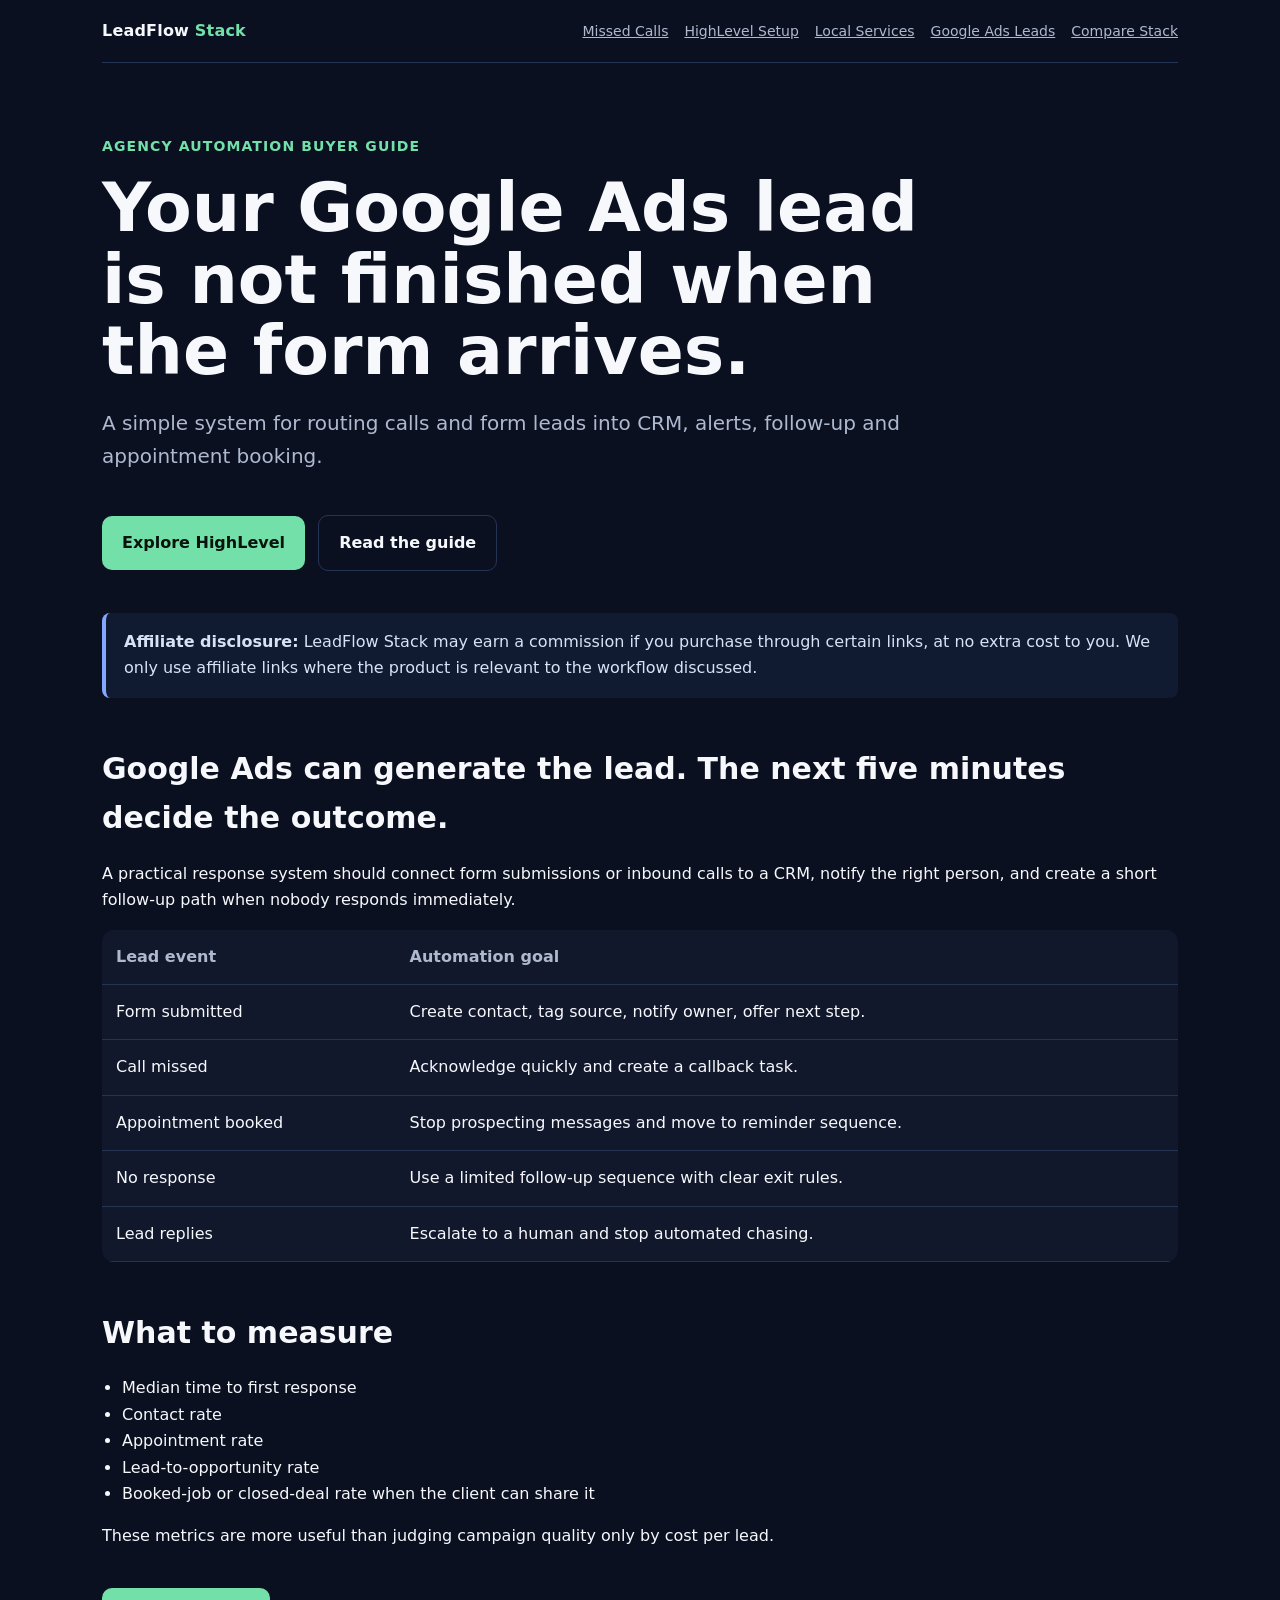
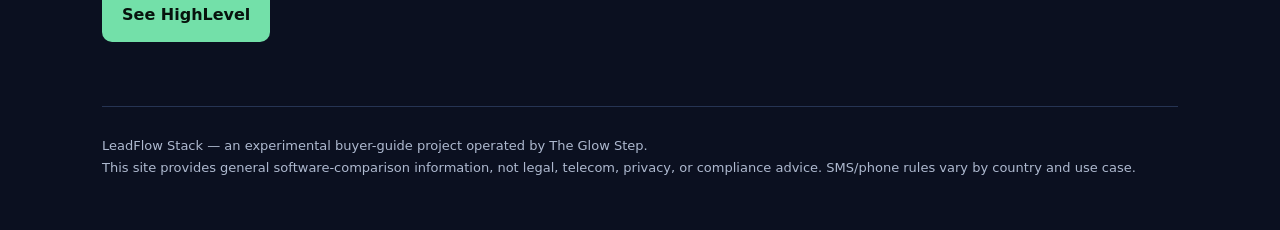
==== google-ads-lead-response.html @ 0b7b034c "Initial LeadFlow Stack site" ====
<!doctype html>
<html lang="en">
<head>
<meta charset="utf-8"><meta name="viewport" content="width=device-width,initial-scale=1">
<title>Instant Lead Response Automation for Google Ads Leads | LeadFlow Stack</title>
<meta name="description" content="A workflow for reducing response time after Google Ads calls and form leads.">
<link rel="stylesheet" href="assets/style.css">
<link rel="canonical" href="https://monstersportskorea-afk.github.io/leadflow-stack/google-ads-lead-response.html">
<script defer src="assets/app.js"></script>
</head>
<body>
<div class="wrap">
<header class="nav">
  <div class="brand">LeadFlow <span>Stack</span></div>
  <nav class="navlinks">
    <a href="index.html">Missed Calls</a>
    <a href="highlevel-missed-call.html">HighLevel Setup</a>
    <a href="local-service-agencies.html">Local Services</a>
    <a href="google-ads-lead-response.html">Google Ads Leads</a>
    <a href="highlevel-vs-make-n8n.html">Compare Stack</a>
  </nav>
</header>
<main>
<section class="hero">
<div class="kicker">Agency automation buyer guide</div>
<h1>Your Google Ads lead is not finished when the form arrives.</h1>
<p class="lead">A simple system for routing calls and form leads into CRM, alerts, follow-up and appointment booking.</p>
<a class="cta" href="https://www.gohighlevel.com/?fp_ref=theglowstep" rel="sponsored noopener" target="_blank" data-affiliate data-label="Instant Lead Response Automation for Google Ads Leads | LeadFlow Stack">Explore HighLevel</a>
<a class="cta secondary" href="#guide">Read the guide</a>
</section>
<div class="notice"><strong>Affiliate disclosure:</strong> LeadFlow Stack may earn a commission if you purchase through certain links, at no extra cost to you. We only use affiliate links where the product is relevant to the workflow discussed.</div>
<section id="guide">
<h2>Google Ads can generate the lead. The next five minutes decide the outcome.</h2>
<p>A practical response system should connect form submissions or inbound calls to a CRM, notify the right person, and create a short follow-up path when nobody responds immediately.</p>
<table class="table"><tr><th>Lead event</th><th>Automation goal</th></tr>
<tr><td>Form submitted</td><td>Create contact, tag source, notify owner, offer next step.</td></tr>
<tr><td>Call missed</td><td>Acknowledge quickly and create a callback task.</td></tr>
<tr><td>Appointment booked</td><td>Stop prospecting messages and move to reminder sequence.</td></tr>
<tr><td>No response</td><td>Use a limited follow-up sequence with clear exit rules.</td></tr>
<tr><td>Lead replies</td><td>Escalate to a human and stop automated chasing.</td></tr></table>
<h2>What to measure</h2>
<ul><li>Median time to first response</li><li>Contact rate</li><li>Appointment rate</li><li>Lead-to-opportunity rate</li><li>Booked-job or closed-deal rate when the client can share it</li></ul>
<p>These metrics are more useful than judging campaign quality only by cost per lead.</p>
<a class="cta" href="https://www.gohighlevel.com/?fp_ref=theglowstep" rel="sponsored noopener" target="_blank" data-affiliate data-label="google-ads-bottom">See HighLevel</a>
</section>
</main>
<footer class="footer">
  <div>LeadFlow Stack — an experimental buyer-guide project operated by The Glow Step.</div>
  <div>This site provides general software-comparison information, not legal, telecom, privacy, or compliance advice. SMS/phone rules vary by country and use case.</div>
</footer>
</div>
</body></html>
---- assets/style.css ----
:root{
  --bg:#0b1020;--panel:#11182c;--card:#16213b;--text:#f6f8fc;--muted:#aeb9cf;
  --accent:#73e0a9;--accent2:#84a8ff;--line:#263453;--max:1120px;
}
*{box-sizing:border-box} body{margin:0;font-family:Inter,system-ui,-apple-system,Segoe UI,Roboto,Arial,sans-serif;background:var(--bg);color:var(--text);line-height:1.65}
a{color:inherit}.wrap{max-width:var(--max);margin:auto;padding:0 22px}.nav{display:flex;justify-content:space-between;align-items:center;padding:18px 0;border-bottom:1px solid var(--line)}
.brand{font-weight:800;letter-spacing:.2px}.brand span{color:var(--accent)}
.navlinks{display:flex;gap:16px;font-size:14px;color:var(--muted)} .hero{padding:72px 0 42px}
.kicker{color:var(--accent);font-weight:700;font-size:14px;text-transform:uppercase;letter-spacing:.08em}
h1{font-size:clamp(36px,6vw,68px);line-height:1.05;margin:14px 0 20px;max-width:900px}
h2{font-size:30px;margin:46px 0 18px} h3{margin:0 0 8px}.lead{font-size:20px;color:var(--muted);max-width:820px}
.cta{display:inline-block;background:var(--accent);color:#07130d;font-weight:800;padding:14px 20px;border-radius:10px;text-decoration:none;margin-top:22px}
.cta.secondary{background:transparent;color:var(--text);border:1px solid var(--line);margin-left:8px}
.grid{display:grid;grid-template-columns:repeat(3,1fr);gap:16px}.card{background:var(--card);padding:22px;border:1px solid var(--line);border-radius:14px}
.card p,.muted{color:var(--muted)} .pill{display:inline-block;padding:6px 10px;border-radius:999px;background:#162d27;color:var(--accent);font-size:13px;font-weight:700}
.table{width:100%;border-collapse:collapse;background:var(--panel);border-radius:12px;overflow:hidden}.table th,.table td{padding:14px;border-bottom:1px solid var(--line);text-align:left;vertical-align:top}.table th{color:var(--muted)}
.notice{background:#101a30;border-left:4px solid var(--accent2);padding:16px 18px;border-radius:8px;color:#d9e2f5}.footer{border-top:1px solid var(--line);margin-top:64px;padding:28px 0 52px;color:var(--muted);font-size:13px}
ul{padding-left:20px}.source{font-size:13px;color:var(--muted);word-break:break-word}
@media(max-width:800px){.grid{grid-template-columns:1fr}.navlinks{display:none}.hero{padding-top:44px}.cta.secondary{margin-left:0;display:block;width:max-content}}
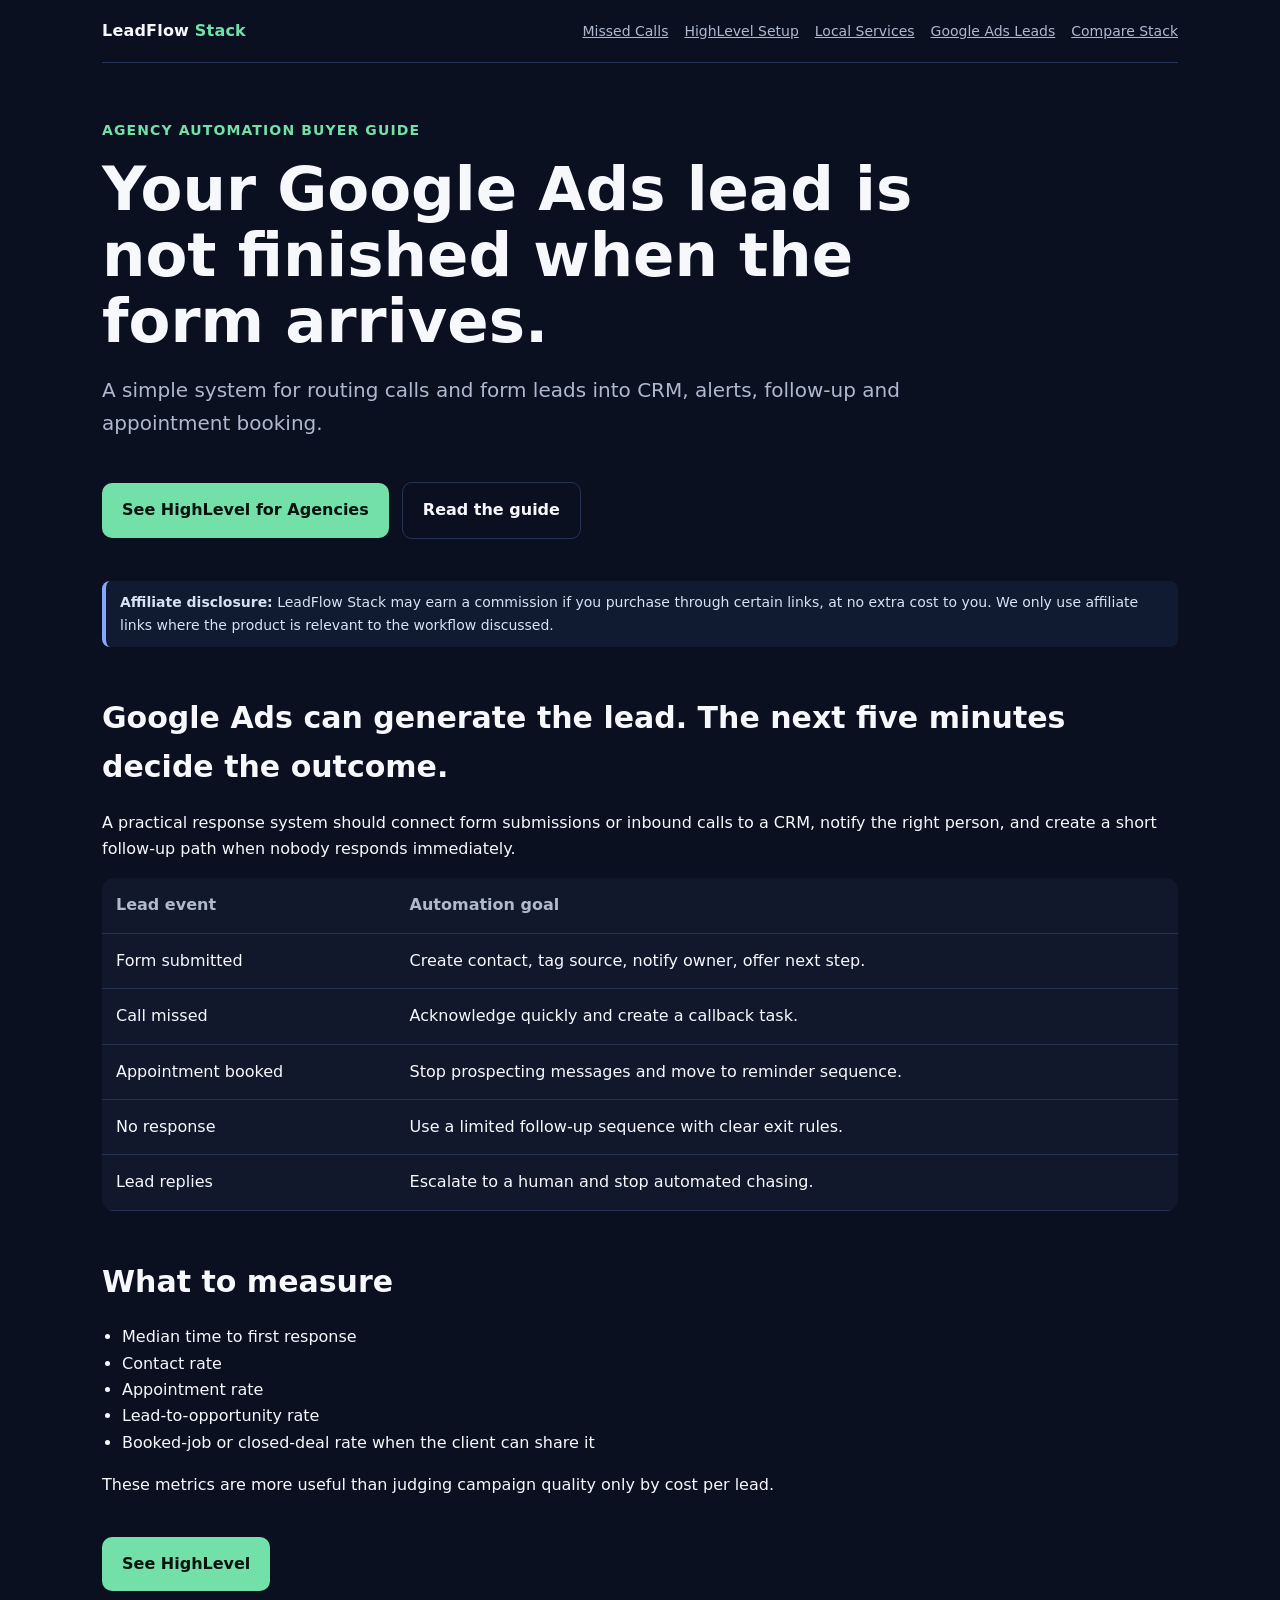
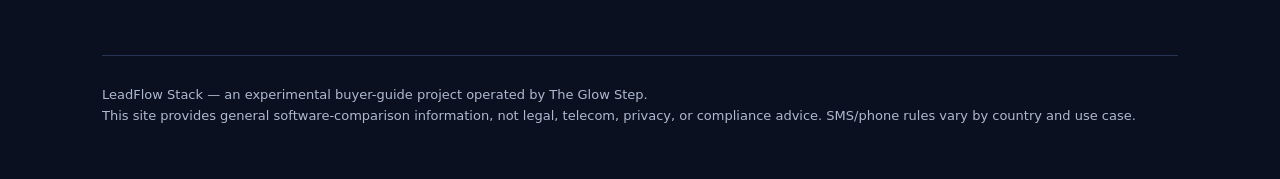
==== commit 0b6b2267: "Optimize landing page conversion layout" ====
--- a/google-ads-lead-response.html
+++ b/google-ads-lead-response.html
@@ -25,7 +25,7 @@
 <div class="kicker">Agency automation buyer guide</div>
 <h1>Your Google Ads lead is not finished when the form arrives.</h1>
 <p class="lead">A simple system for routing calls and form leads into CRM, alerts, follow-up and appointment booking.</p>
-<a class="cta" href="https://www.gohighlevel.com/?fp_ref=theglowstep" rel="sponsored noopener" target="_blank" data-affiliate data-label="Instant Lead Response Automation for Google Ads Leads | LeadFlow Stack">Explore HighLevel</a>
+<a class="cta" href="https://www.gohighlevel.com/?fp_ref=theglowstep" rel="sponsored noopener" target="_blank" data-affiliate data-label="Instant Lead Response Automation for Google Ads Leads | LeadFlow Stack">See HighLevel for Agencies</a>
 <a class="cta secondary" href="#guide">Read the guide</a>
 </section>
 <div class="notice"><strong>Affiliate disclosure:</strong> LeadFlow Stack may earn a commission if you purchase through certain links, at no extra cost to you. We only use affiliate links where the product is relevant to the workflow discussed.</div>
--- a/assets/style.css
+++ b/assets/style.css
@@ -6,15 +6,15 @@
 *{box-sizing:border-box} body{margin:0;font-family:Inter,system-ui,-apple-system,Segoe UI,Roboto,Arial,sans-serif;background:var(--bg);color:var(--text);line-height:1.65}
 a{color:inherit}.wrap{max-width:var(--max);margin:auto;padding:0 22px}.nav{display:flex;justify-content:space-between;align-items:center;padding:18px 0;border-bottom:1px solid var(--line)}
 .brand{font-weight:800;letter-spacing:.2px}.brand span{color:var(--accent)}
-.navlinks{display:flex;gap:16px;font-size:14px;color:var(--muted)} .hero{padding:72px 0 42px}
+.navlinks{display:flex;gap:16px;font-size:14px;color:var(--muted)} .hero{padding:56px 0 42px}
 .kicker{color:var(--accent);font-weight:700;font-size:14px;text-transform:uppercase;letter-spacing:.08em}
-h1{font-size:clamp(36px,6vw,68px);line-height:1.05;margin:14px 0 20px;max-width:900px}
+h1{font-size:clamp(36px,6vw,61px);line-height:1.08;margin:14px 0 20px;max-width:900px}
 h2{font-size:30px;margin:46px 0 18px} h3{margin:0 0 8px}.lead{font-size:20px;color:var(--muted);max-width:820px}
 .cta{display:inline-block;background:var(--accent);color:#07130d;font-weight:800;padding:14px 20px;border-radius:10px;text-decoration:none;margin-top:22px}
 .cta.secondary{background:transparent;color:var(--text);border:1px solid var(--line);margin-left:8px}
 .grid{display:grid;grid-template-columns:repeat(3,1fr);gap:16px}.card{background:var(--card);padding:22px;border:1px solid var(--line);border-radius:14px}
 .card p,.muted{color:var(--muted)} .pill{display:inline-block;padding:6px 10px;border-radius:999px;background:#162d27;color:var(--accent);font-size:13px;font-weight:700}
 .table{width:100%;border-collapse:collapse;background:var(--panel);border-radius:12px;overflow:hidden}.table th,.table td{padding:14px;border-bottom:1px solid var(--line);text-align:left;vertical-align:top}.table th{color:var(--muted)}
-.notice{background:#101a30;border-left:4px solid var(--accent2);padding:16px 18px;border-radius:8px;color:#d9e2f5}.footer{border-top:1px solid var(--line);margin-top:64px;padding:28px 0 52px;color:var(--muted);font-size:13px}
+.notice{background:#101a30;border-left:4px solid var(--accent2);padding:10px 14px;border-radius:8px;color:#d9e2f5;font-size:14px}.footer{border-top:1px solid var(--line);margin-top:64px;padding:28px 0 52px;color:var(--muted);font-size:13px}
 ul{padding-left:20px}.source{font-size:13px;color:var(--muted);word-break:break-word}
-@media(max-width:800px){.grid{grid-template-columns:1fr}.navlinks{display:none}.hero{padding-top:44px}.cta.secondary{margin-left:0;display:block;width:max-content}}
+@media(max-width:800px){.grid{grid-template-columns:1fr}.navlinks{display:none}.hero{padding-top:34px}.hero .cta{display:block;width:100%;max-width:360px;text-align:center;margin-left:0}.hero .cta.secondary{margin-top:10px}}
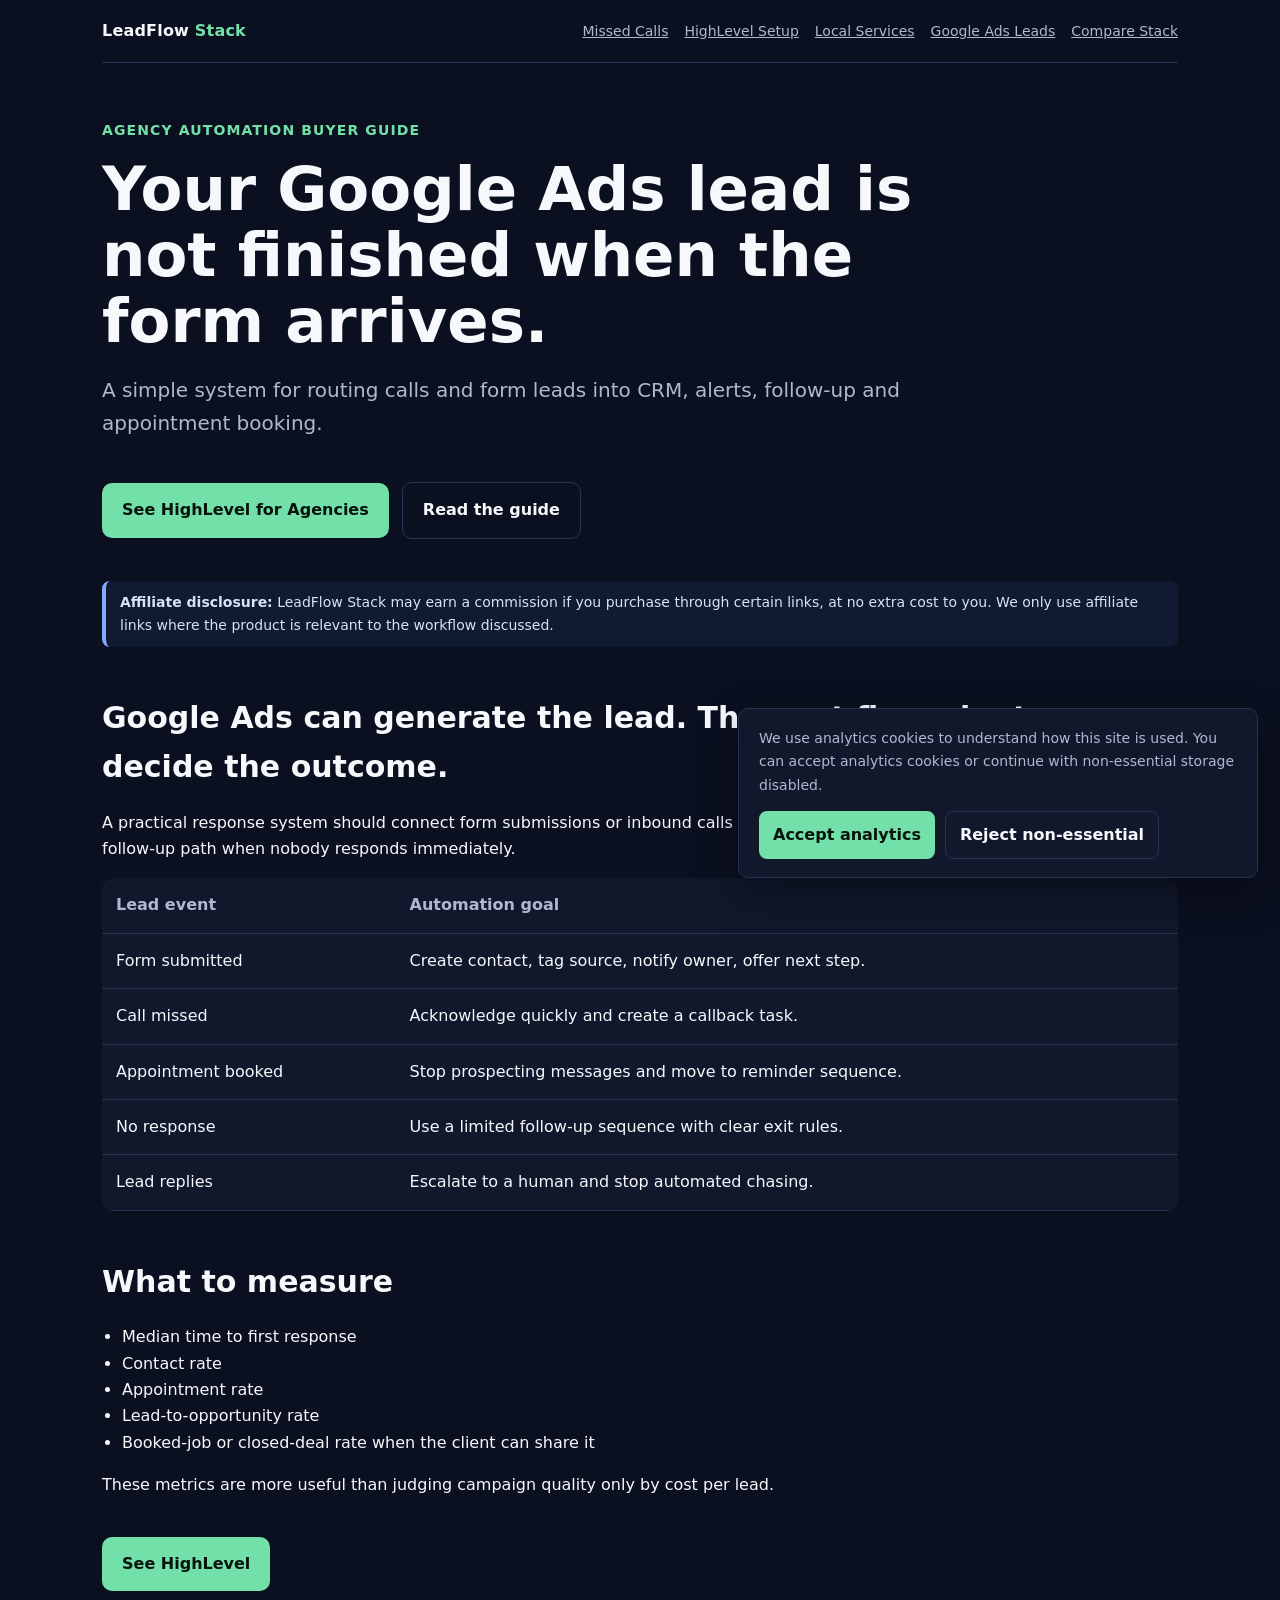
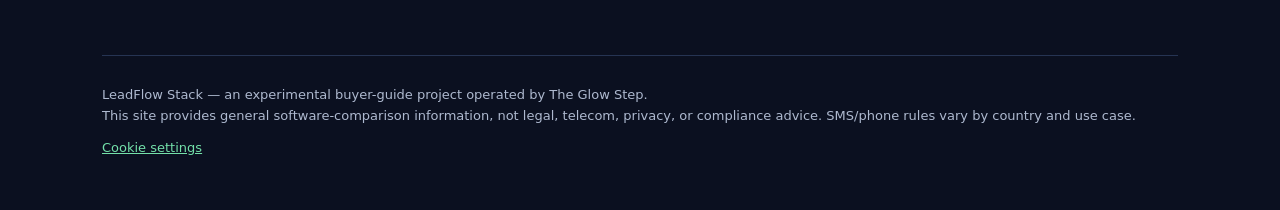
==== commit 6bf7163c: "Add Google Consent Mode and cookie banner" ====
--- a/google-ads-lead-response.html
+++ b/google-ads-lead-response.html
@@ -6,6 +6,32 @@
 <meta name="description" content="A workflow for reducing response time after Google Ads calls and form leads.">
 <link rel="stylesheet" href="assets/style.css">
 <link rel="canonical" href="https://monstersportskorea-afk.github.io/leadflow-stack/google-ads-lead-response.html">
+<!-- Google tag (gtag.js) -->
+<script>
+  window.dataLayer = window.dataLayer || [];
+  function gtag(){dataLayer.push(arguments);}
+  gtag('consent', 'default', {
+    'analytics_storage': 'denied',
+    'ad_storage': 'denied',
+    'ad_user_data': 'denied',
+    'ad_personalization': 'denied',
+    'wait_for_update': 500
+  });
+  try {
+    const savedConsent = localStorage.getItem('leadflow_consent');
+    if (savedConsent === 'analytics') {
+      gtag('consent', 'update', {'analytics_storage':'granted','ad_storage':'denied','ad_user_data':'denied','ad_personalization':'denied'});
+    } else if (savedConsent === 'reject') {
+      gtag('consent', 'update', {'analytics_storage':'denied','ad_storage':'denied','ad_user_data':'denied','ad_personalization':'denied'});
+    }
+  } catch(err) {}
+</script>
+<script async src="https://www.googletagmanager.com/gtag/js?id=G-B76J5MX75J"></script>
+<script>
+  window.dataLayer = window.dataLayer || [];
+  gtag('js', new Date());
+  gtag('config', 'G-B76J5MX75J');
+</script>
 <script defer src="assets/app.js"></script>
 </head>
 <body>
@@ -47,6 +73,14 @@
 <footer class="footer">
   <div>LeadFlow Stack — an experimental buyer-guide project operated by The Glow Step.</div>
   <div>This site provides general software-comparison information, not legal, telecom, privacy, or compliance advice. SMS/phone rules vary by country and use case.</div>
+  <a class="cookie-settings" href="#cookie-settings" data-cookie-settings>Cookie settings</a>
 </footer>
 </div>
+<div class="consent-banner" data-consent-banner hidden role="dialog" aria-labelledby="consent-title">
+  <p id="consent-title">We use analytics cookies to understand how this site is used. You can accept analytics cookies or continue with non-essential storage disabled.</p>
+  <div class="consent-actions">
+    <button class="consent-accept" type="button" data-consent-accept>Accept analytics</button>
+    <button class="consent-reject" type="button" data-consent-reject>Reject non-essential</button>
+  </div>
+</div>
 </body></html>
--- a/assets/style.css
+++ b/assets/style.css
@@ -16,5 +16,8 @@
 .card p,.muted{color:var(--muted)} .pill{display:inline-block;padding:6px 10px;border-radius:999px;background:#162d27;color:var(--accent);font-size:13px;font-weight:700}
 .table{width:100%;border-collapse:collapse;background:var(--panel);border-radius:12px;overflow:hidden}.table th,.table td{padding:14px;border-bottom:1px solid var(--line);text-align:left;vertical-align:top}.table th{color:var(--muted)}
 .notice{background:#101a30;border-left:4px solid var(--accent2);padding:10px 14px;border-radius:8px;color:#d9e2f5;font-size:14px}.footer{border-top:1px solid var(--line);margin-top:64px;padding:28px 0 52px;color:var(--muted);font-size:13px}
+.consent-banner{position:fixed;right:22px;bottom:22px;z-index:10;max-width:520px;background:var(--panel);border:1px solid var(--line);border-radius:10px;padding:18px 20px;box-shadow:0 16px 40px rgba(0,0,0,.35)}
+.consent-banner[hidden]{display:none}.consent-banner p{margin:0 0 14px;color:var(--muted);font-size:14px}.consent-actions{display:flex;gap:10px;flex-wrap:wrap}.consent-actions button{border:0;border-radius:8px;padding:10px 14px;font:inherit;font-weight:800;cursor:pointer}.consent-accept{background:var(--accent);color:#07130d}.consent-reject{background:transparent;color:var(--text);border:1px solid var(--line)!important}
+.cookie-settings{display:inline-block;margin-top:10px;color:var(--accent);text-decoration:underline}
 ul{padding-left:20px}.source{font-size:13px;color:var(--muted);word-break:break-word}
-@media(max-width:800px){.grid{grid-template-columns:1fr}.navlinks{display:none}.hero{padding-top:34px}.hero .cta{display:block;width:100%;max-width:360px;text-align:center;margin-left:0}.hero .cta.secondary{margin-top:10px}}
+@media(max-width:800px){.grid{grid-template-columns:1fr}.navlinks{display:none}.hero{padding-top:34px}.hero .cta{display:block;width:100%;max-width:360px;text-align:center;margin-left:0}.hero .cta.secondary{margin-top:10px}.consent-banner{right:12px;bottom:12px;left:12px;padding:16px}.consent-actions button{flex:1 1 100%}}
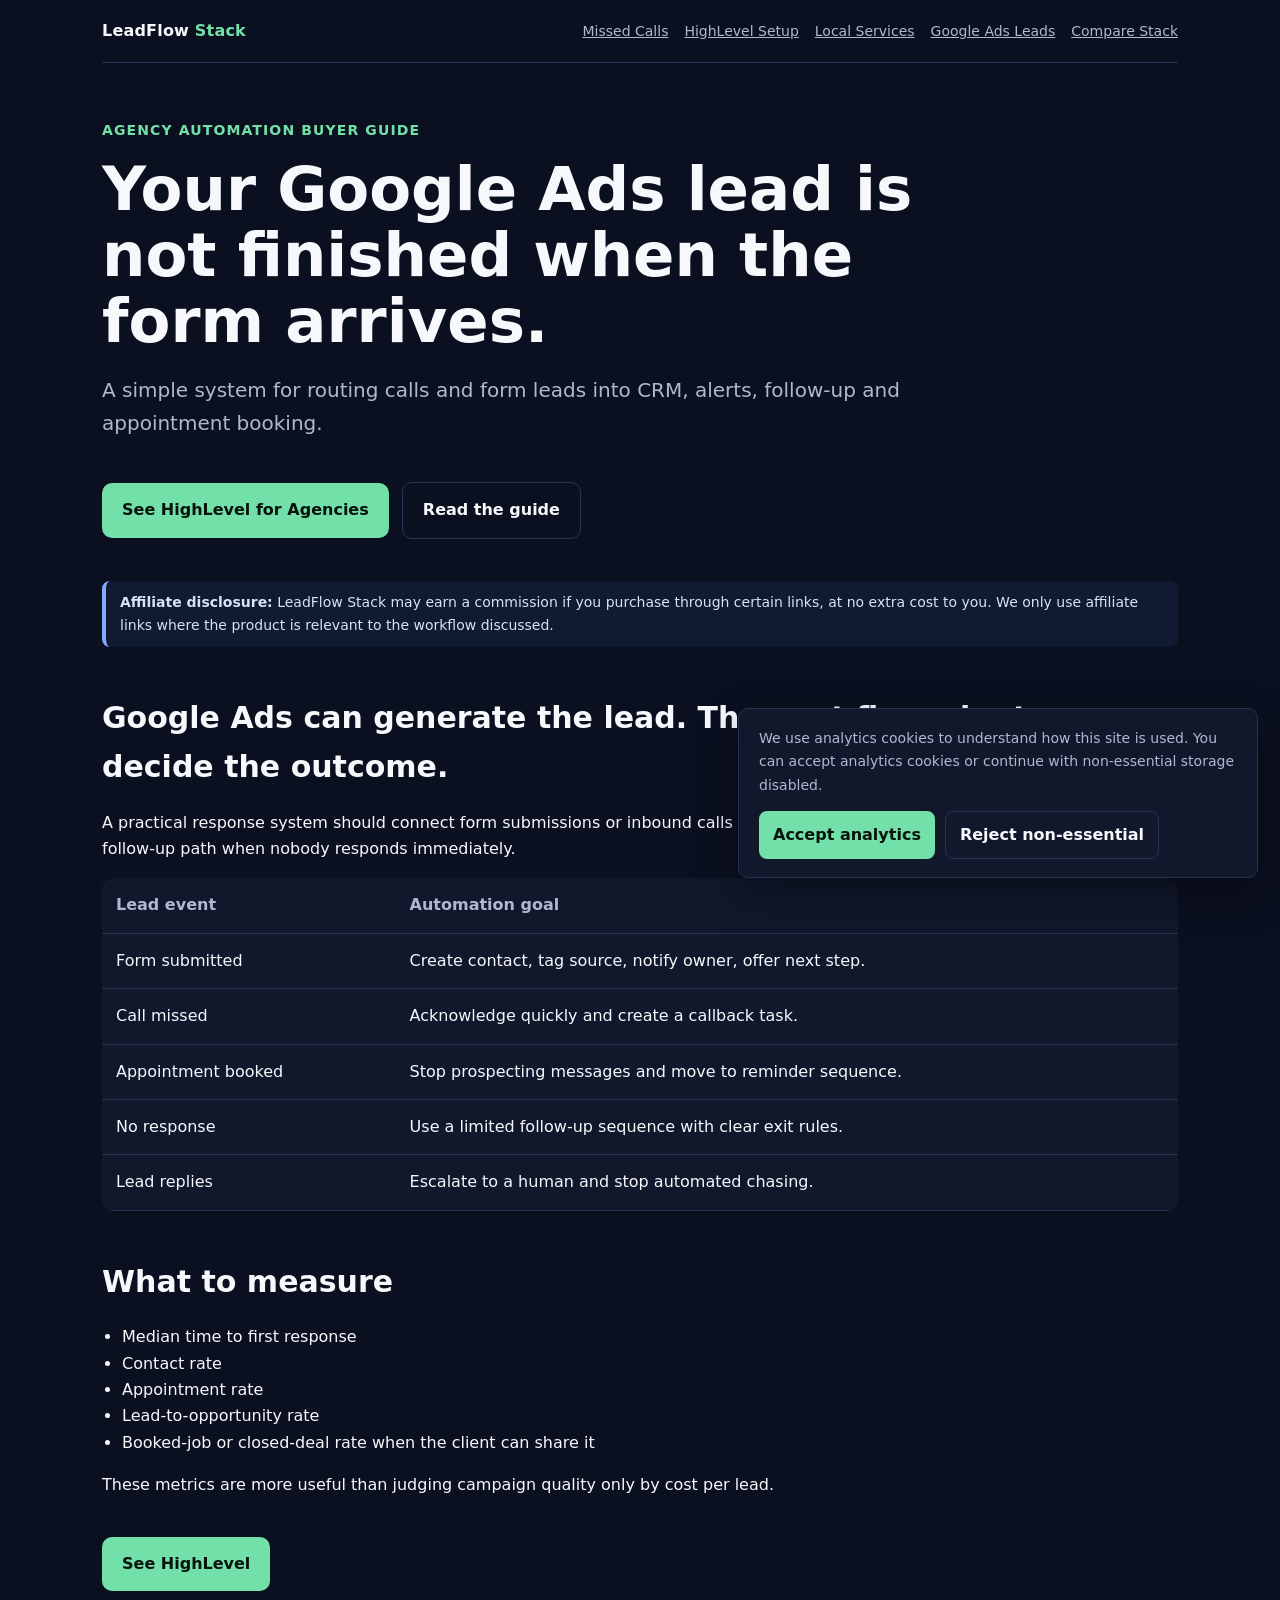
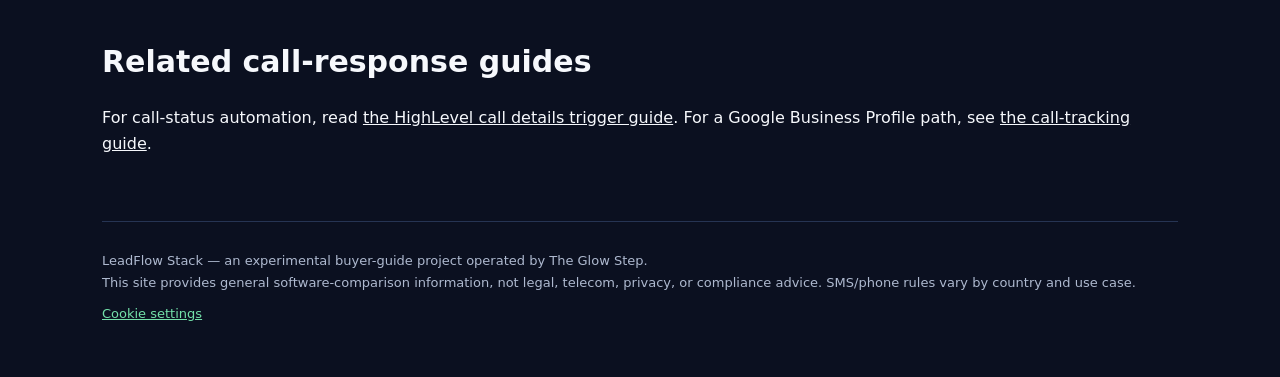
==== commit 9a9240fd: "Add SEO expansion batch 1 for HighLevel missed-call traffic" ====
--- a/google-ads-lead-response.html
+++ b/google-ads-lead-response.html
@@ -32,7 +32,7 @@
   gtag('js', new Date());
   gtag('config', 'G-B76J5MX75J');
 </script>
-<script defer src="assets/app.js"></script>
+<script defer src="assets/app.js?v=consent-1"></script>
 </head>
 <body>
 <div class="wrap">
@@ -68,6 +68,8 @@
 <ul><li>Median time to first response</li><li>Contact rate</li><li>Appointment rate</li><li>Lead-to-opportunity rate</li><li>Booked-job or closed-deal rate when the client can share it</li></ul>
 <p>These metrics are more useful than judging campaign quality only by cost per lead.</p>
 <a class="cta" href="https://www.gohighlevel.com/?fp_ref=theglowstep" rel="sponsored noopener" target="_blank" data-affiliate data-label="google-ads-bottom">See HighLevel</a>
+<h2>Related call-response guides</h2>
+<p>For call-status automation, read <a href="highlevel-call-details-trigger.html">the HighLevel call details trigger guide</a>. For a Google Business Profile path, see <a href="highlevel-google-business-call-tracking.html">the call-tracking guide</a>.</p>
 </section>
 </main>
 <footer class="footer">
